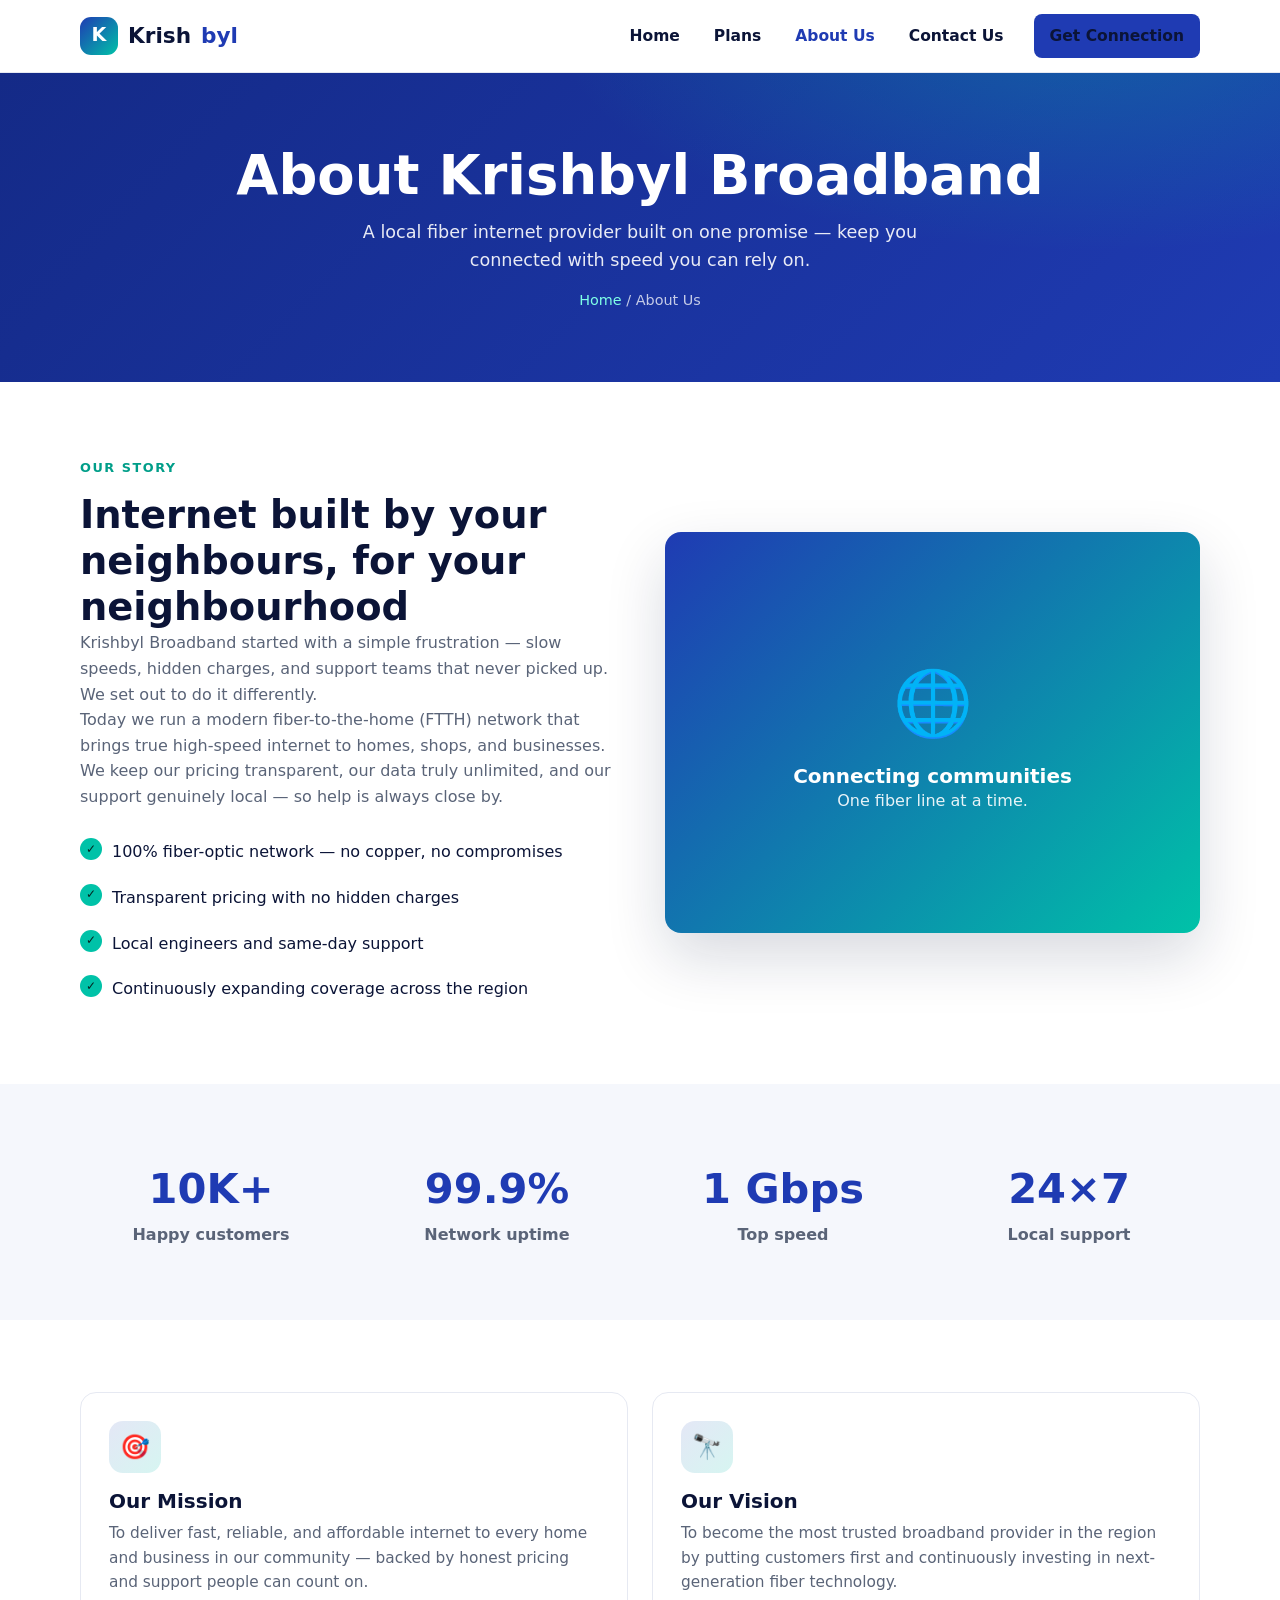
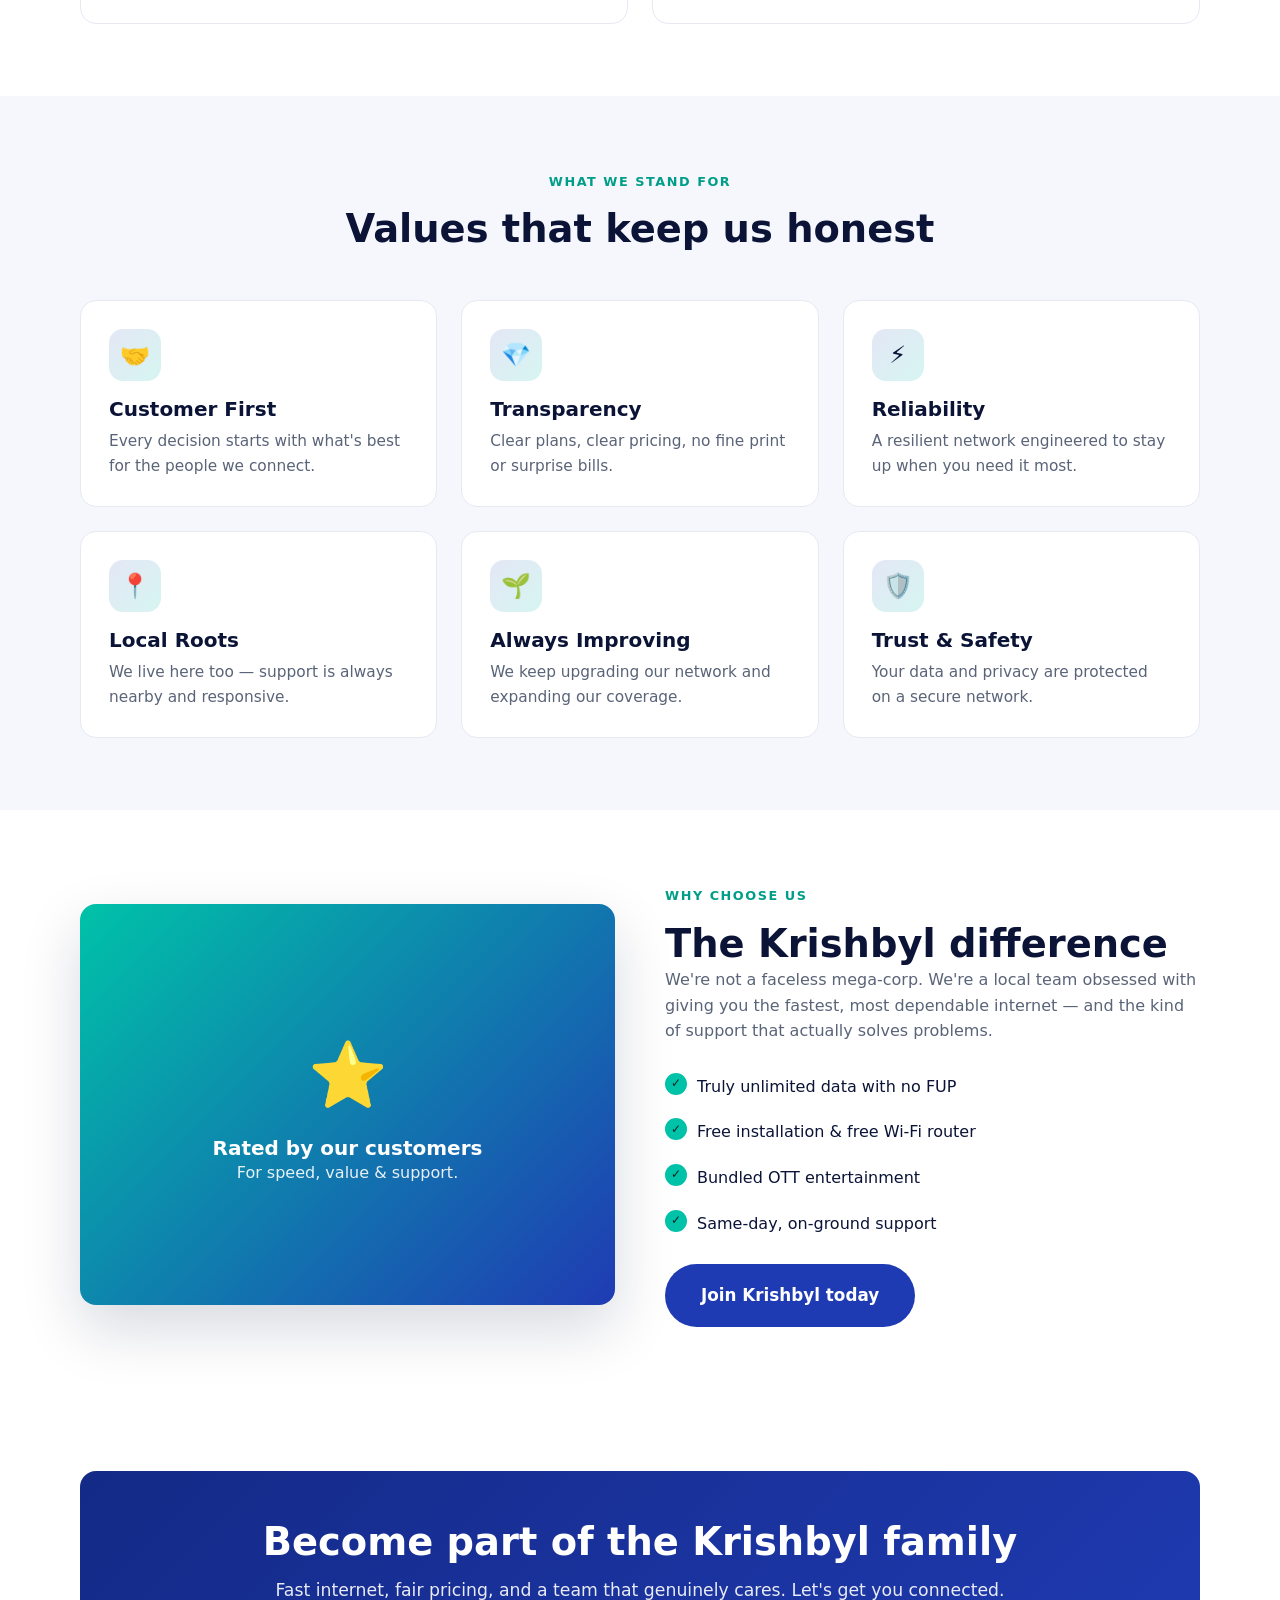
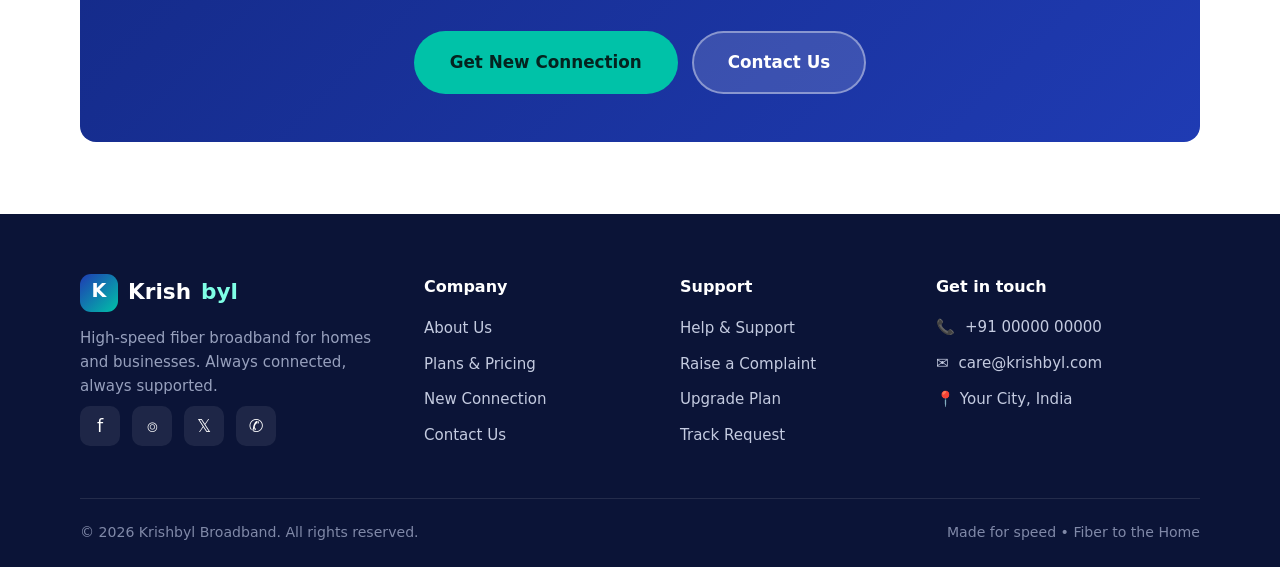
==== about.html @ 5a09a0f4 "Initial commit: Krishbyl Broadband website Static ISP site: Home, Plans, New Connection (Google Form" ====
<!DOCTYPE html>
<html lang="en">
<head>
  <meta charset="UTF-8" />
  <meta name="viewport" content="width=device-width, initial-scale=1.0" />
  <title>About Us — Krishbyl Broadband</title>
  <meta name="description" content="Krishbyl Broadband is a local fiber internet provider on a mission to deliver fast, reliable, and affordable connectivity with genuine local support." />
  <link rel="stylesheet" href="assets/css/style.css" />
  <link rel="icon" href="data:image/svg+xml,<svg xmlns='http://www.w3.org/2000/svg' viewBox='0 0 100 100'><rect width='100' height='100' rx='22' fill='%231f3bb3'/><text x='50' y='70' font-size='62' font-family='Arial' font-weight='bold' fill='white' text-anchor='middle'>K</text></svg>" />
</head>
<body>

  <header class="site-header">
    <div class="container nav">
      <a class="logo" href="index.html"><span class="mark"><span>K</span></span> Krish<b>byl</b></a>
      <button class="nav-toggle" aria-label="Toggle menu" aria-expanded="false"><span></span></button>
      <ul class="nav-links">
        <li><a href="index.html">Home</a></li>
        <li><a href="plans.html">Plans</a></li>
        <li><a href="about.html">About Us</a></li>
        <li><a href="contact.html">Contact Us</a></li>
        <li class="nav-cta"><a class="btn btn-primary" href="new-connection.html">Get Connection</a></li>
      </ul>
    </div>
  </header>

  <section class="page-banner">
    <div class="container">
      <h1>About Krishbyl Broadband</h1>
      <p>A local fiber internet provider built on one promise — keep you connected with speed you can rely on.</p>
      <div class="breadcrumb"><a href="index.html">Home</a> / About Us</div>
    </div>
  </section>

  <!-- ===== Story ===== -->
  <section>
    <div class="container">
      <div class="split">
        <div>
          <span class="eyebrow">Our Story</span>
          <h2>Internet built by your neighbours, for your neighbourhood</h2>
          <p>Krishbyl Broadband started with a simple frustration — slow speeds, hidden charges, and support teams that never picked up. We set out to do it differently.</p>
          <p>Today we run a modern fiber-to-the-home (FTTH) network that brings true high-speed internet to homes, shops, and businesses. We keep our pricing transparent, our data truly unlimited, and our support genuinely local — so help is always close by.</p>
          <ul>
            <li>100% fiber-optic network — no copper, no compromises</li>
            <li>Transparent pricing with no hidden charges</li>
            <li>Local engineers and same-day support</li>
            <li>Continuously expanding coverage across the region</li>
          </ul>
        </div>
        <div class="media-box">
          <div>
            <div class="big">🌐</div>
            <h3 style="color:#fff; margin-top:10px">Connecting communities</h3>
            <p style="color:rgba(255,255,255,.9)">One fiber line at a time.</p>
          </div>
        </div>
      </div>
    </div>
  </section>

  <!-- ===== Stats ===== -->
  <section class="bg-soft">
    <div class="container">
      <div class="stat-strip">
        <div class="stat"><b>10K+</b><span>Happy customers</span></div>
        <div class="stat"><b>99.9%</b><span>Network uptime</span></div>
        <div class="stat"><b>1 Gbps</b><span>Top speed</span></div>
        <div class="stat"><b>24×7</b><span>Local support</span></div>
      </div>
    </div>
  </section>

  <!-- ===== Mission / Vision ===== -->
  <section>
    <div class="container">
      <div class="grid grid-2">
        <div class="feature value-card">
          <div class="ico">🎯</div>
          <h3>Our Mission</h3>
          <p>To deliver fast, reliable, and affordable internet to every home and business in our community — backed by honest pricing and support people can count on.</p>
        </div>
        <div class="feature value-card">
          <div class="ico">🔭</div>
          <h3>Our Vision</h3>
          <p>To become the most trusted broadband provider in the region by putting customers first and continuously investing in next-generation fiber technology.</p>
        </div>
      </div>
    </div>
  </section>

  <!-- ===== Values ===== -->
  <section class="bg-soft">
    <div class="container">
      <div class="section-head">
        <span class="eyebrow">What We Stand For</span>
        <h2>Values that keep us honest</h2>
      </div>
      <div class="grid grid-3">
        <div class="feature"><div class="ico">🤝</div><h3>Customer First</h3><p>Every decision starts with what's best for the people we connect.</p></div>
        <div class="feature"><div class="ico">💎</div><h3>Transparency</h3><p>Clear plans, clear pricing, no fine print or surprise bills.</p></div>
        <div class="feature"><div class="ico">⚡</div><h3>Reliability</h3><p>A resilient network engineered to stay up when you need it most.</p></div>
        <div class="feature"><div class="ico">📍</div><h3>Local Roots</h3><p>We live here too — support is always nearby and responsive.</p></div>
        <div class="feature"><div class="ico">🌱</div><h3>Always Improving</h3><p>We keep upgrading our network and expanding our coverage.</p></div>
        <div class="feature"><div class="ico">🛡️</div><h3>Trust &amp; Safety</h3><p>Your data and privacy are protected on a secure network.</p></div>
      </div>
    </div>
  </section>

  <!-- ===== Why choose ===== -->
  <section>
    <div class="container">
      <div class="split">
        <div class="media-box" style="background:linear-gradient(135deg,var(--accent),var(--brand))">
          <div>
            <div class="big">⭐</div>
            <h3 style="color:#fff; margin-top:10px">Rated by our customers</h3>
            <p style="color:rgba(255,255,255,.9)">For speed, value &amp; support.</p>
          </div>
        </div>
        <div>
          <span class="eyebrow">Why Choose Us</span>
          <h2>The Krishbyl difference</h2>
          <p>We're not a faceless mega-corp. We're a local team obsessed with giving you the fastest, most dependable internet — and the kind of support that actually solves problems.</p>
          <ul>
            <li>Truly unlimited data with no FUP</li>
            <li>Free installation &amp; free Wi-Fi router</li>
            <li>Bundled OTT entertainment</li>
            <li>Same-day, on-ground support</li>
          </ul>
          <a class="btn btn-primary btn-lg" href="new-connection.html" style="margin-top:18px">Join Krishbyl today</a>
        </div>
      </div>
    </div>
  </section>

  <!-- ===== CTA ===== -->
  <section>
    <div class="container">
      <div class="cta-band">
        <h2>Become part of the Krishbyl family</h2>
        <p>Fast internet, fair pricing, and a team that genuinely cares. Let's get you connected.</p>
        <div class="hero-actions">
          <a class="btn btn-accent btn-lg" href="new-connection.html">Get New Connection</a>
          <a class="btn btn-ghost-light btn-lg" href="contact.html">Contact Us</a>
        </div>
      </div>
    </div>
  </section>

  <footer class="site-footer">
    <div class="container">
      <div class="footer-grid">
        <div>
          <div class="logo"><span class="mark"><span>K</span></span> Krish<b style="color:#7fffe6">byl</b></div>
          <p>High-speed fiber broadband for homes and businesses. Always connected, always supported.</p>
          <div class="social">
            <a href="#" aria-label="Facebook">f</a>
            <a href="#" aria-label="Instagram">⌾</a>
            <a href="#" aria-label="X / Twitter">𝕏</a>
            <a href="#" aria-label="WhatsApp">✆</a>
          </div>
        </div>
        <div>
          <h4>Company</h4>
          <ul class="footer-links">
            <li><a href="about.html">About Us</a></li>
            <li><a href="plans.html">Plans &amp; Pricing</a></li>
            <li><a href="new-connection.html">New Connection</a></li>
            <li><a href="contact.html">Contact Us</a></li>
          </ul>
        </div>
        <div>
          <h4>Support</h4>
          <ul class="footer-links">
            <li><a href="contact.html">Help &amp; Support</a></li>
            <li><a href="contact.html">Raise a Complaint</a></li>
            <li><a href="plans.html">Upgrade Plan</a></li>
            <li><a href="new-connection.html">Track Request</a></li>
          </ul>
        </div>
        <div>
          <h4>Get in touch</h4>
          <ul class="footer-links footer-contact">
            <li>📞 <a href="tel:+910000000000">+91 00000 00000</a></li>
            <li>✉️ <a href="mailto:care@krishbyl.com">care@krishbyl.com</a></li>
            <li>📍 Your City, India</li>
          </ul>
        </div>
      </div>
      <div class="footer-bottom">
        <span>© <span data-year>2026</span> Krishbyl Broadband. All rights reserved.</span>
        <span>Made for speed • Fiber to the Home</span>
      </div>
    </div>
  </footer>

  <script src="assets/js/main.js"></script>
</body>
</html>
---- assets/css/style.css ----
/* ============================================================
   Krishbyl Broadband — Global Stylesheet
   ============================================================ */

:root {
  --brand: #1f3bb3;          /* primary indigo-blue */
  --brand-dark: #142a87;
  --brand-light: #4f6fe5;
  --accent: #00c2a8;         /* teal accent */
  --accent-dark: #009e89;
  --ink: #0b1437;            /* near-black text */
  --muted: #5a6478;
  --line: #e6e9f2;
  --bg: #ffffff;
  --bg-soft: #f5f7fc;
  --bg-dark: #0b1437;
  --white: #ffffff;
  --radius: 16px;
  --radius-sm: 10px;
  --shadow: 0 10px 30px rgba(15, 23, 64, 0.08);
  --shadow-lg: 0 24px 60px rgba(15, 23, 64, 0.16);
  --container: 1160px;
  --font: "Segoe UI", system-ui, -apple-system, "Helvetica Neue", Arial, sans-serif;
}

* { box-sizing: border-box; margin: 0; padding: 0; }

html { scroll-behavior: smooth; }

body {
  font-family: var(--font);
  color: var(--ink);
  background: var(--bg);
  line-height: 1.6;
  -webkit-font-smoothing: antialiased;
}

img { max-width: 100%; display: block; }

a { color: var(--brand); text-decoration: none; }

.container {
  width: 100%;
  max-width: var(--container);
  margin: 0 auto;
  padding: 0 20px;
}

h1, h2, h3 { line-height: 1.2; color: var(--ink); }
h1 { font-size: clamp(2rem, 5vw, 3.4rem); font-weight: 800; }
h2 { font-size: clamp(1.6rem, 3.5vw, 2.4rem); font-weight: 800; }
h3 { font-size: 1.25rem; font-weight: 700; }

p { color: var(--muted); }

section { padding: 72px 0; }

.section-head { text-align: center; max-width: 680px; margin: 0 auto 48px; }
.section-head h2 { margin-bottom: 12px; }
.section-head p { font-size: 1.05rem; }

.eyebrow {
  display: inline-block;
  font-size: 0.8rem;
  font-weight: 700;
  letter-spacing: 0.12em;
  text-transform: uppercase;
  color: var(--accent-dark);
  margin-bottom: 14px;
}

/* ---------- Buttons ---------- */
.btn {
  display: inline-flex;
  align-items: center;
  justify-content: center;
  gap: 8px;
  padding: 13px 26px;
  border-radius: 50px;
  font-weight: 700;
  font-size: 0.98rem;
  border: 2px solid transparent;
  cursor: pointer;
  transition: transform .15s ease, box-shadow .15s ease, background .15s ease;
  white-space: nowrap;
}
.btn-primary { background: var(--brand); color: var(--white); }
.btn-primary:hover { background: var(--brand-dark); transform: translateY(-2px); box-shadow: var(--shadow); }
.btn-accent { background: var(--accent); color: #04231f; }
.btn-accent:hover { background: var(--accent-dark); color: #fff; transform: translateY(-2px); box-shadow: var(--shadow); }
.btn-outline { background: transparent; color: var(--brand); border-color: var(--brand); }
.btn-outline:hover { background: var(--brand); color: #fff; }
.btn-ghost-light { background: rgba(255,255,255,.14); color:#fff; border-color: rgba(255,255,255,.4); }
.btn-ghost-light:hover { background:#fff; color: var(--brand); }
.btn-lg { padding: 16px 34px; font-size: 1.05rem; }

/* ---------- Header / Nav ---------- */
.site-header {
  position: sticky;
  top: 0;
  z-index: 50;
  background: rgba(255,255,255,.92);
  backdrop-filter: blur(10px);
  border-bottom: 1px solid var(--line);
}
.nav {
  display: flex;
  align-items: center;
  justify-content: space-between;
  height: 72px;
}
.logo { display: flex; align-items: center; gap: 10px; font-weight: 800; font-size: 1.35rem; color: var(--ink); }
.logo .mark {
  width: 38px; height: 38px; border-radius: 11px;
  background: linear-gradient(135deg, var(--brand), var(--accent));
  display: grid; place-items: center; color: #fff; font-weight: 900; font-size: 1.2rem;
}
.logo .mark span { transform: translateY(-1px); }
.logo b { color: var(--brand); }

.nav-links { display: flex; align-items: center; gap: 6px; list-style: none; }
.nav-links a {
  color: var(--ink);
  font-weight: 600;
  font-size: 0.97rem;
  padding: 8px 14px;
  border-radius: 8px;
  transition: background .15s, color .15s;
}
.nav-links a:hover { background: var(--bg-soft); color: var(--brand); }
.nav-links a.active { color: var(--brand); }
.nav-cta { margin-left: 10px; }

.nav-toggle {
  display: none; background: none; border: 0; cursor: pointer;
  width: 44px; height: 44px; border-radius: 10px;
}
.nav-toggle span, .nav-toggle span::before, .nav-toggle span::after {
  content: ""; display: block; width: 24px; height: 2.5px; background: var(--ink);
  border-radius: 2px; position: relative; transition: .25s;
}
.nav-toggle span { margin: 0 auto; }
.nav-toggle span::before { position: absolute; top: -7px; }
.nav-toggle span::after { position: absolute; top: 7px; }

/* ---------- Hero ---------- */
.hero {
  position: relative;
  color: #fff;
  background:
    radial-gradient(1200px 500px at 80% -10%, rgba(0,194,168,.35), transparent 60%),
    linear-gradient(135deg, var(--brand-dark), var(--brand) 55%, var(--brand-light));
  overflow: hidden;
}
.hero::after {
  content: ""; position: absolute; inset: 0;
  background-image: radial-gradient(rgba(255,255,255,.07) 1px, transparent 1px);
  background-size: 22px 22px; opacity: .6; pointer-events: none;
}
.hero .container { position: relative; z-index: 1; }
.hero-grid { display: grid; grid-template-columns: 1.1fr .9fr; gap: 40px; align-items: center; padding: 80px 0; }
.hero h1 { color: #fff; }
.hero h1 .hl { color: #7fffe6; }
.hero p.lead { color: rgba(255,255,255,.9); font-size: 1.2rem; margin: 20px 0 30px; max-width: 540px; }
.hero-actions { display: flex; gap: 14px; flex-wrap: wrap; }
.hero-stats { display: flex; gap: 30px; margin-top: 40px; flex-wrap: wrap; }
.hero-stats .stat b { display: block; font-size: 1.9rem; color: #fff; }
.hero-stats .stat span { color: rgba(255,255,255,.8); font-size: .9rem; }

.hero-card {
  background: rgba(255,255,255,.12);
  border: 1px solid rgba(255,255,255,.25);
  border-radius: var(--radius);
  padding: 28px;
  backdrop-filter: blur(6px);
}
.hero-card h3 { color: #fff; margin-bottom: 6px; }
.hero-card .speed { font-size: 3rem; font-weight: 900; color: #7fffe6; line-height: 1; }
.hero-card .speed small { font-size: 1rem; color: rgba(255,255,255,.8); font-weight: 600; }
.hero-card ul { list-style: none; margin: 18px 0 22px; }
.hero-card li { color: rgba(255,255,255,.92); padding: 6px 0 6px 28px; position: relative; }
.hero-card li::before { content: "✓"; position: absolute; left: 0; color: #7fffe6; font-weight: 900; }
.hero-card .price { font-size: 1.6rem; font-weight: 800; color: #fff; margin-bottom: 16px; }
.hero-card .price small { font-size: .9rem; font-weight: 500; color: rgba(255,255,255,.75); }

/* ---------- Feature cards ---------- */
.grid { display: grid; gap: 24px; }
.grid-2 { grid-template-columns: repeat(2, 1fr); }
.grid-3 { grid-template-columns: repeat(3, 1fr); }
.grid-4 { grid-template-columns: repeat(4, 1fr); }

.feature {
  background: var(--bg);
  border: 1px solid var(--line);
  border-radius: var(--radius);
  padding: 28px;
  transition: transform .18s, box-shadow .18s, border-color .18s;
}
.feature:hover { transform: translateY(-4px); box-shadow: var(--shadow); border-color: transparent; }
.feature .ico {
  width: 52px; height: 52px; border-radius: 14px; display: grid; place-items: center;
  font-size: 1.5rem; background: linear-gradient(135deg, rgba(31,59,179,.12), rgba(0,194,168,.16));
  margin-bottom: 16px;
}
.feature h3 { margin-bottom: 8px; }
.feature p { font-size: .96rem; }

.bg-soft { background: var(--bg-soft); }

/* ---------- Plan cards ---------- */
.plans-grid { display: grid; grid-template-columns: repeat(4, 1fr); gap: 24px; align-items: stretch; }
.plan {
  background: #fff;
  border: 1px solid var(--line);
  border-radius: var(--radius);
  padding: 30px 26px;
  display: flex; flex-direction: column;
  position: relative;
  transition: transform .18s, box-shadow .18s, border-color .18s;
}
.plan:hover { transform: translateY(-6px); box-shadow: var(--shadow-lg); }
.plan.featured { border: 2px solid var(--brand); box-shadow: var(--shadow); }
.plan .badge {
  position: absolute; top: -13px; left: 50%; transform: translateX(-50%);
  background: var(--accent); color: #04231f; font-size: .72rem; font-weight: 800;
  letter-spacing: .08em; text-transform: uppercase; padding: 6px 16px; border-radius: 50px;
}
.plan .plan-name { font-size: .85rem; font-weight: 700; letter-spacing: .1em; text-transform: uppercase; color: var(--muted); }
.plan .plan-speed { font-size: 2.6rem; font-weight: 900; color: var(--brand); margin: 6px 0 0; }
.plan .plan-speed small { font-size: 1rem; color: var(--muted); font-weight: 600; }
.plan .plan-price { font-size: 1.9rem; font-weight: 800; margin: 14px 0 4px; }
.plan .plan-price span { font-size: .95rem; font-weight: 500; color: var(--muted); }
.plan .plan-gst { font-size: .82rem; color: var(--muted); margin-bottom: 18px; }
.plan ul { list-style: none; margin: 0 0 24px; flex: 1; }
.plan li { padding: 8px 0 8px 26px; position: relative; font-size: .94rem; border-top: 1px solid var(--line); }
.plan li:first-child { border-top: 0; }
.plan li::before { content: "✓"; position: absolute; left: 0; color: var(--accent-dark); font-weight: 900; }
.plan .btn { width: 100%; }

/* ---------- Steps ---------- */
.steps { display: grid; grid-template-columns: repeat(4, 1fr); gap: 24px; }
.step { text-align: center; padding: 10px; }
.step .num {
  width: 56px; height: 56px; border-radius: 50%; margin: 0 auto 16px;
  display: grid; place-items: center; font-weight: 900; font-size: 1.3rem;
  color: #fff; background: linear-gradient(135deg, var(--brand), var(--accent));
}
.step h3 { margin-bottom: 6px; font-size: 1.1rem; }
.step p { font-size: .92rem; }

/* ---------- CTA band ---------- */
.cta-band {
  background: linear-gradient(135deg, var(--brand-dark), var(--brand));
  color: #fff; border-radius: var(--radius); padding: 48px;
  text-align: center; position: relative; overflow: hidden;
}
.cta-band h2 { color: #fff; margin-bottom: 12px; }
.cta-band p { color: rgba(255,255,255,.9); margin-bottom: 26px; font-size: 1.08rem; }
.cta-band .hero-actions { justify-content: center; }

/* ---------- Page banner ---------- */
.page-banner {
  background:
    radial-gradient(900px 400px at 85% -20%, rgba(0,194,168,.3), transparent 60%),
    linear-gradient(135deg, var(--brand-dark), var(--brand));
  color: #fff; padding: 70px 0; text-align: center;
}
.page-banner h1 { color: #fff; margin-bottom: 10px; }
.page-banner p { color: rgba(255,255,255,.9); max-width: 640px; margin: 0 auto; font-size: 1.1rem; }
.breadcrumb { font-size: .9rem; color: rgba(255,255,255,.75); margin-top: 14px; }
.breadcrumb a { color: #7fffe6; }

/* ---------- About ---------- */
.split { display: grid; grid-template-columns: 1fr 1fr; gap: 50px; align-items: center; }
.split ul { list-style: none; margin-top: 20px; }
.split li { padding: 10px 0 10px 32px; position: relative; color: var(--ink); }
.split li::before {
  content: "✓"; position: absolute; left: 0; top: 9px; width: 22px; height: 22px;
  background: var(--accent); color: #04231f; border-radius: 50%; display: grid;
  place-items: center; font-size: .75rem; font-weight: 900;
}
.media-box {
  border-radius: var(--radius); overflow: hidden; box-shadow: var(--shadow-lg);
  background: linear-gradient(135deg, var(--brand), var(--accent));
  aspect-ratio: 4/3; display: grid; place-items: center; color: #fff; padding: 40px; text-align: center;
}
.media-box .big { font-size: 4rem; }

.stat-strip { display: grid; grid-template-columns: repeat(4,1fr); gap: 24px; text-align: center; }
.stat-strip .stat b { font-size: 2.6rem; color: var(--brand); display: block; font-weight: 900; }
.stat-strip .stat span { color: var(--muted); font-weight: 600; }

.value-card { text-align: left; }

/* ---------- Contact ---------- */
.contact-grid { display: grid; grid-template-columns: 1fr 1.2fr; gap: 40px; align-items: start; }
.info-card {
  background: var(--bg-soft); border: 1px solid var(--line);
  border-radius: var(--radius); padding: 26px; margin-bottom: 18px;
  display: flex; gap: 16px; align-items: flex-start;
}
.info-card .ico {
  width: 48px; height: 48px; border-radius: 12px; flex: 0 0 auto;
  background: linear-gradient(135deg, var(--brand), var(--accent)); color: #fff;
  display: grid; place-items: center; font-size: 1.3rem;
}
.info-card h3 { font-size: 1.05rem; margin-bottom: 4px; }
.info-card p, .info-card a { font-size: .96rem; color: var(--muted); }

.form-card {
  background: #fff; border: 1px solid var(--line); border-radius: var(--radius);
  padding: 32px; box-shadow: var(--shadow);
}
.form-row { display: grid; grid-template-columns: 1fr 1fr; gap: 16px; }
.field { margin-bottom: 18px; }
.field label { display: block; font-weight: 600; font-size: .92rem; margin-bottom: 6px; }
.field input, .field select, .field textarea {
  width: 100%; padding: 12px 14px; border: 1.5px solid var(--line); border-radius: var(--radius-sm);
  font-family: inherit; font-size: .97rem; color: var(--ink); background: #fff; transition: border-color .15s;
}
.field input:focus, .field select:focus, .field textarea:focus { outline: none; border-color: var(--brand); }
.field textarea { resize: vertical; min-height: 120px; }

.form-note {
  background: #fff7e6; border: 1px solid #ffe1a8; color: #8a5b00;
  padding: 12px 16px; border-radius: var(--radius-sm); font-size: .9rem; margin-bottom: 18px;
}
.form-embed {
  border: 0; width: 100%; min-height: 1100px; border-radius: var(--radius);
}
.embed-wrap { background:#fff; border:1px solid var(--line); border-radius: var(--radius); padding: 8px; box-shadow: var(--shadow); }

.map-wrap { border-radius: var(--radius); overflow: hidden; box-shadow: var(--shadow); border:1px solid var(--line); }
.map-wrap iframe { width: 100%; height: 360px; border: 0; display:block; }

/* ---------- FAQ ---------- */
.faq { max-width: 800px; margin: 0 auto; }
.faq details {
  background:#fff; border: 1px solid var(--line); border-radius: var(--radius-sm);
  padding: 0; margin-bottom: 14px; overflow: hidden;
}
.faq summary {
  cursor: pointer; padding: 18px 22px; font-weight: 700; list-style: none;
  display: flex; justify-content: space-between; align-items: center; color: var(--ink);
}
.faq summary::-webkit-details-marker { display: none; }
.faq summary::after { content: "+"; font-size: 1.5rem; color: var(--brand); font-weight: 400; }
.faq details[open] summary::after { content: "−"; }
.faq details p { padding: 0 22px 20px; }

/* ---------- Footer ---------- */
.site-footer { background: var(--bg-dark); color: #c4cbe0; padding: 60px 0 24px; }
.footer-grid { display: grid; grid-template-columns: 1.4fr 1fr 1fr 1.2fr; gap: 36px; }
.site-footer h4 { color: #fff; font-size: 1rem; margin-bottom: 16px; }
.site-footer .logo { color: #fff; margin-bottom: 14px; }
.site-footer p { color: #97a0bd; font-size: .94rem; }
.footer-links { list-style: none; }
.footer-links li { margin-bottom: 10px; }
.footer-links a { color: #c4cbe0; font-size: .94rem; }
.footer-links a:hover { color: #7fffe6; }
.footer-contact li { display: flex; gap: 10px; margin-bottom: 12px; color: #c4cbe0; font-size: .94rem; }
.social { display: flex; gap: 12px; margin-top: 8px; }
.social a {
  width: 40px; height: 40px; border-radius: 10px; background: rgba(255,255,255,.08);
  display: grid; place-items: center; color: #fff; font-size: 1.1rem; transition: background .15s;
}
.social a:hover { background: var(--brand); }
.footer-bottom {
  border-top: 1px solid rgba(255,255,255,.1); margin-top: 40px; padding-top: 22px;
  display: flex; justify-content: space-between; flex-wrap: wrap; gap: 10px; font-size: .88rem; color: #8089a8;
}

/* ---------- Responsive ---------- */
@media (max-width: 960px) {
  .hero-grid, .split, .contact-grid { grid-template-columns: 1fr; }
  .grid-4, .plans-grid, .stat-strip { grid-template-columns: repeat(2, 1fr); }
  .grid-3 { grid-template-columns: repeat(2, 1fr); }
  .steps { grid-template-columns: repeat(2, 1fr); }
  .footer-grid { grid-template-columns: 1fr 1fr; }
  .hero-card { max-width: 460px; }

  .nav-toggle { display: block; }
  .nav-links {
    position: absolute; top: 72px; left: 0; right: 0;
    flex-direction: column; align-items: stretch; gap: 0;
    background: #fff; border-bottom: 1px solid var(--line); padding: 12px;
    box-shadow: var(--shadow); display: none;
  }
  .nav-links.open { display: flex; }
  .nav-links a { padding: 14px; border-radius: 8px; }
  .nav-cta { margin: 8px 0 0; }
  .nav-cta .btn { width: 100%; }
}

@media (max-width: 560px) {
  section { padding: 52px 0; }
  .grid-2, .grid-3, .grid-4, .plans-grid, .stat-strip, .steps, .form-row, .footer-grid {
    grid-template-columns: 1fr;
  }
  .cta-band { padding: 32px 22px; }
  .hero-actions .btn, .cta-band .btn { width: 100%; }
}
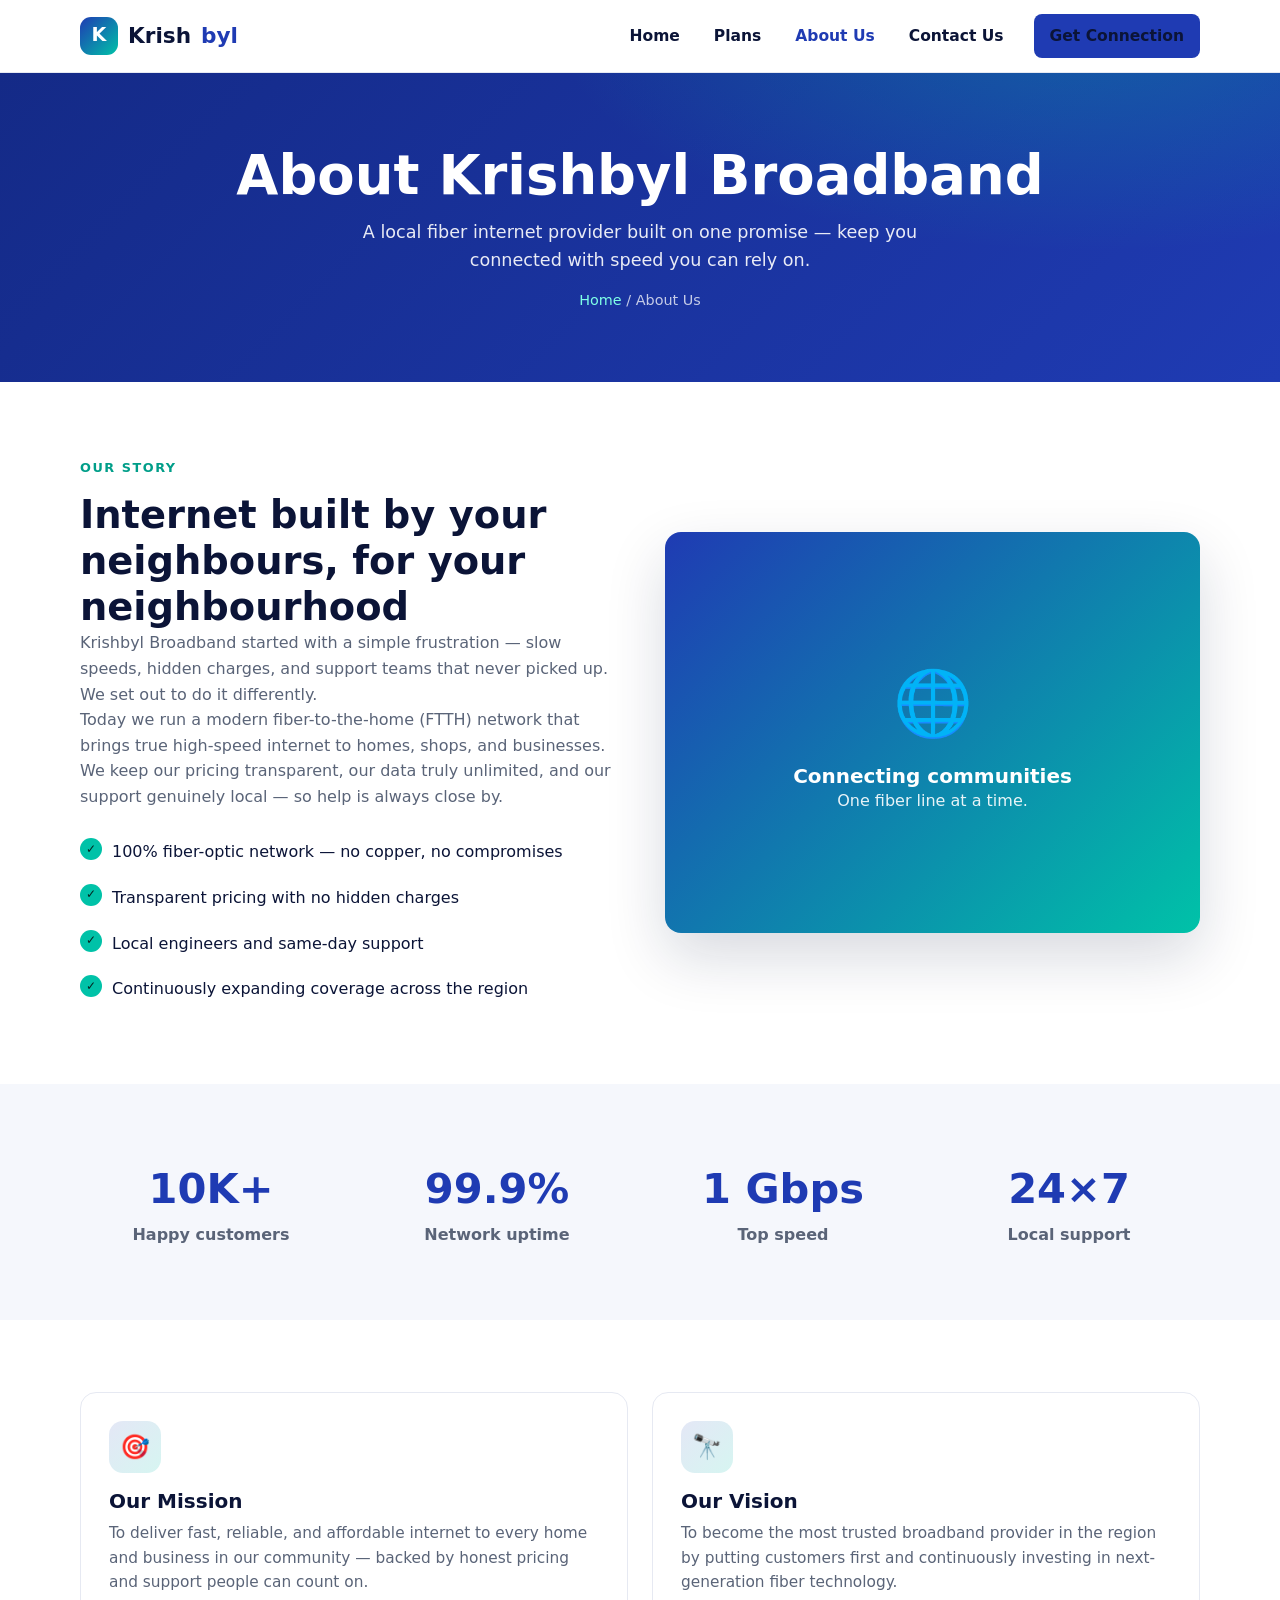
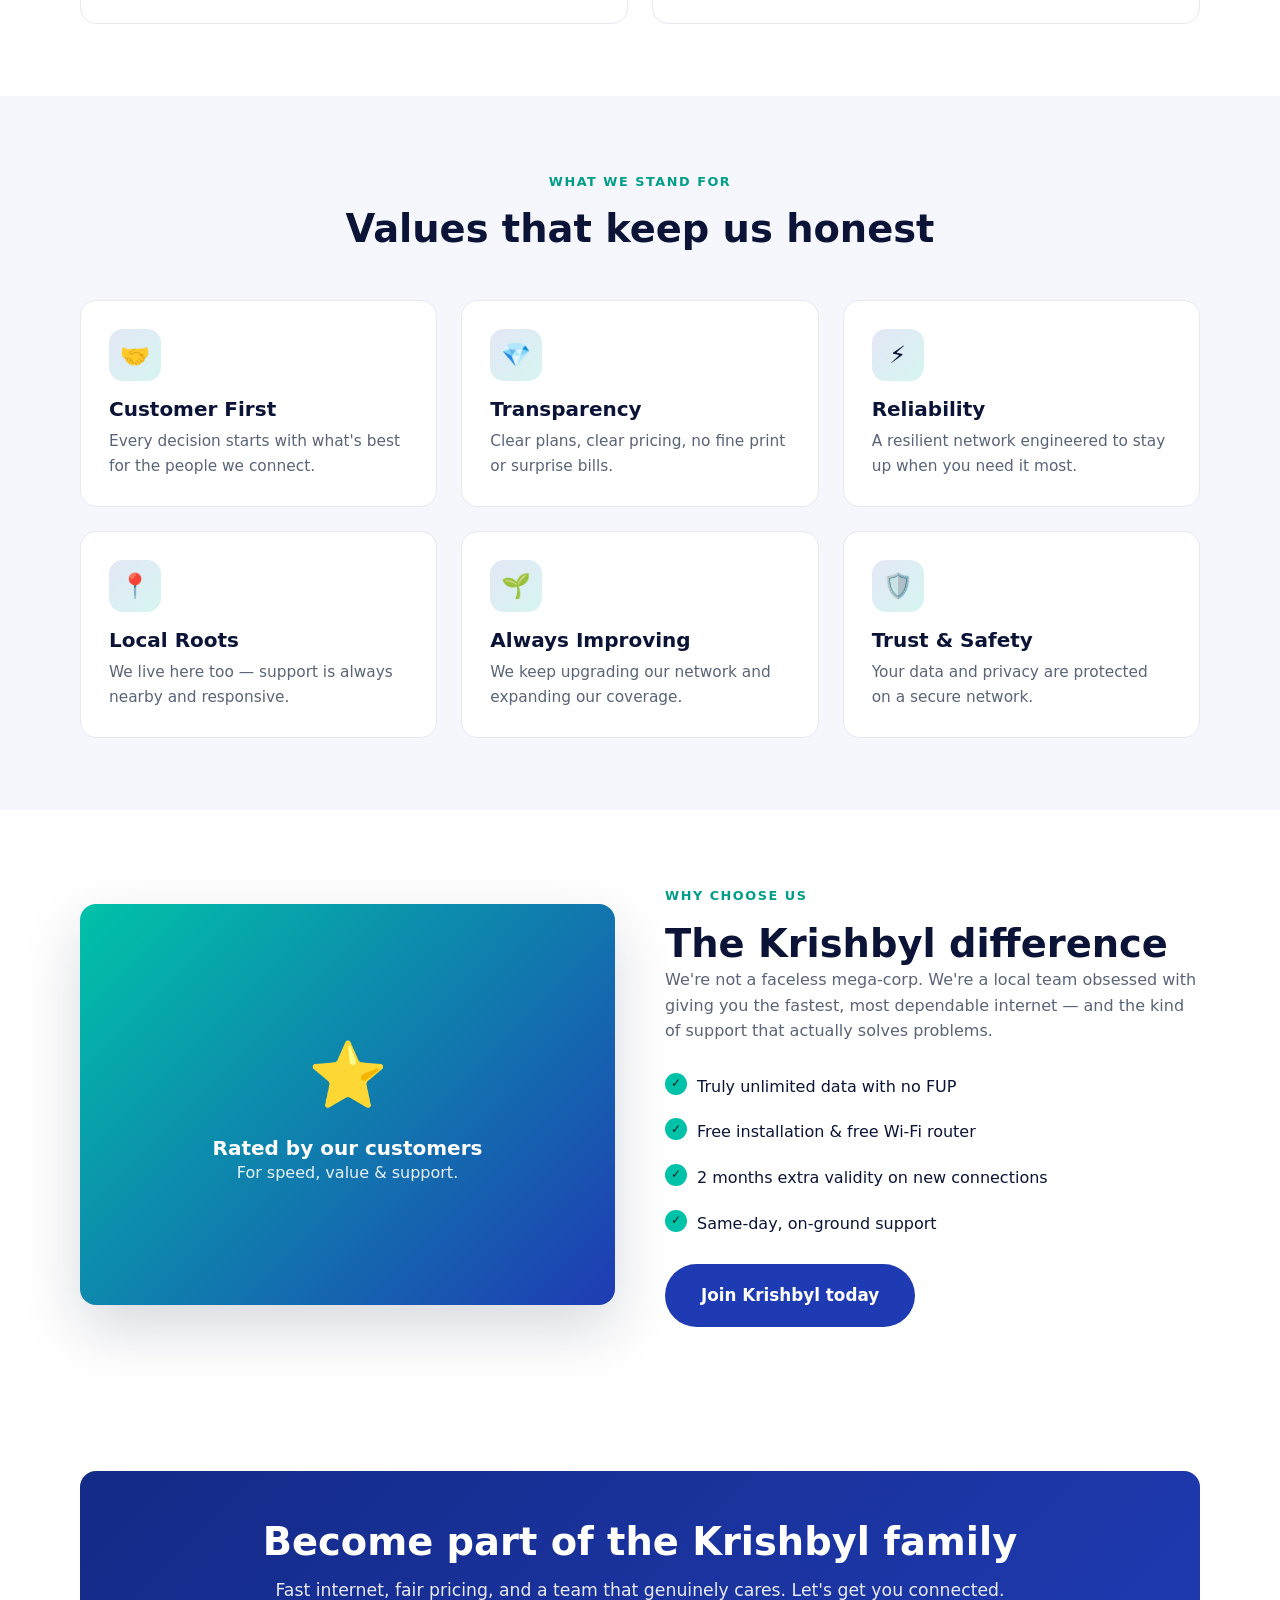
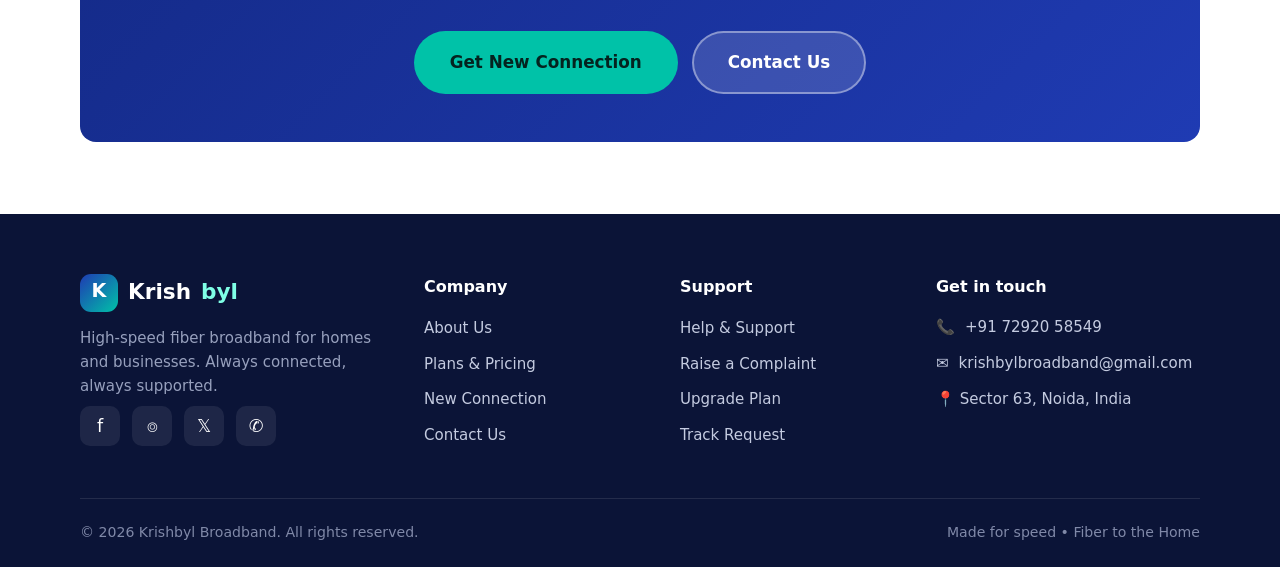
==== commit d0df7a9d: "Update content: remove OTT, set prices/contact, add 2-month offer - Remove all OTT references across" ====
--- a/about.html
+++ b/about.html
@@ -125,7 +125,7 @@
           <ul>
             <li>Truly unlimited data with no FUP</li>
             <li>Free installation &amp; free Wi-Fi router</li>
-            <li>Bundled OTT entertainment</li>
+            <li>2 months extra validity on new connections</li>
             <li>Same-day, on-ground support</li>
           </ul>
           <a class="btn btn-primary btn-lg" href="new-connection.html" style="margin-top:18px">Join Krishbyl today</a>
@@ -182,9 +182,9 @@
         <div>
           <h4>Get in touch</h4>
           <ul class="footer-links footer-contact">
-            <li>📞 <a href="tel:+910000000000">+91 00000 00000</a></li>
-            <li>✉️ <a href="mailto:care@krishbyl.com">care@krishbyl.com</a></li>
-            <li>📍 Your City, India</li>
+            <li>📞 <a href="tel:+917292058549">+91 72920 58549</a></li>
+            <li>✉️ <a href="mailto:krishbylbroadband@gmail.com">krishbylbroadband@gmail.com</a></li>
+            <li>📍 Sector 63, Noida, India</li>
           </ul>
         </div>
       </div>
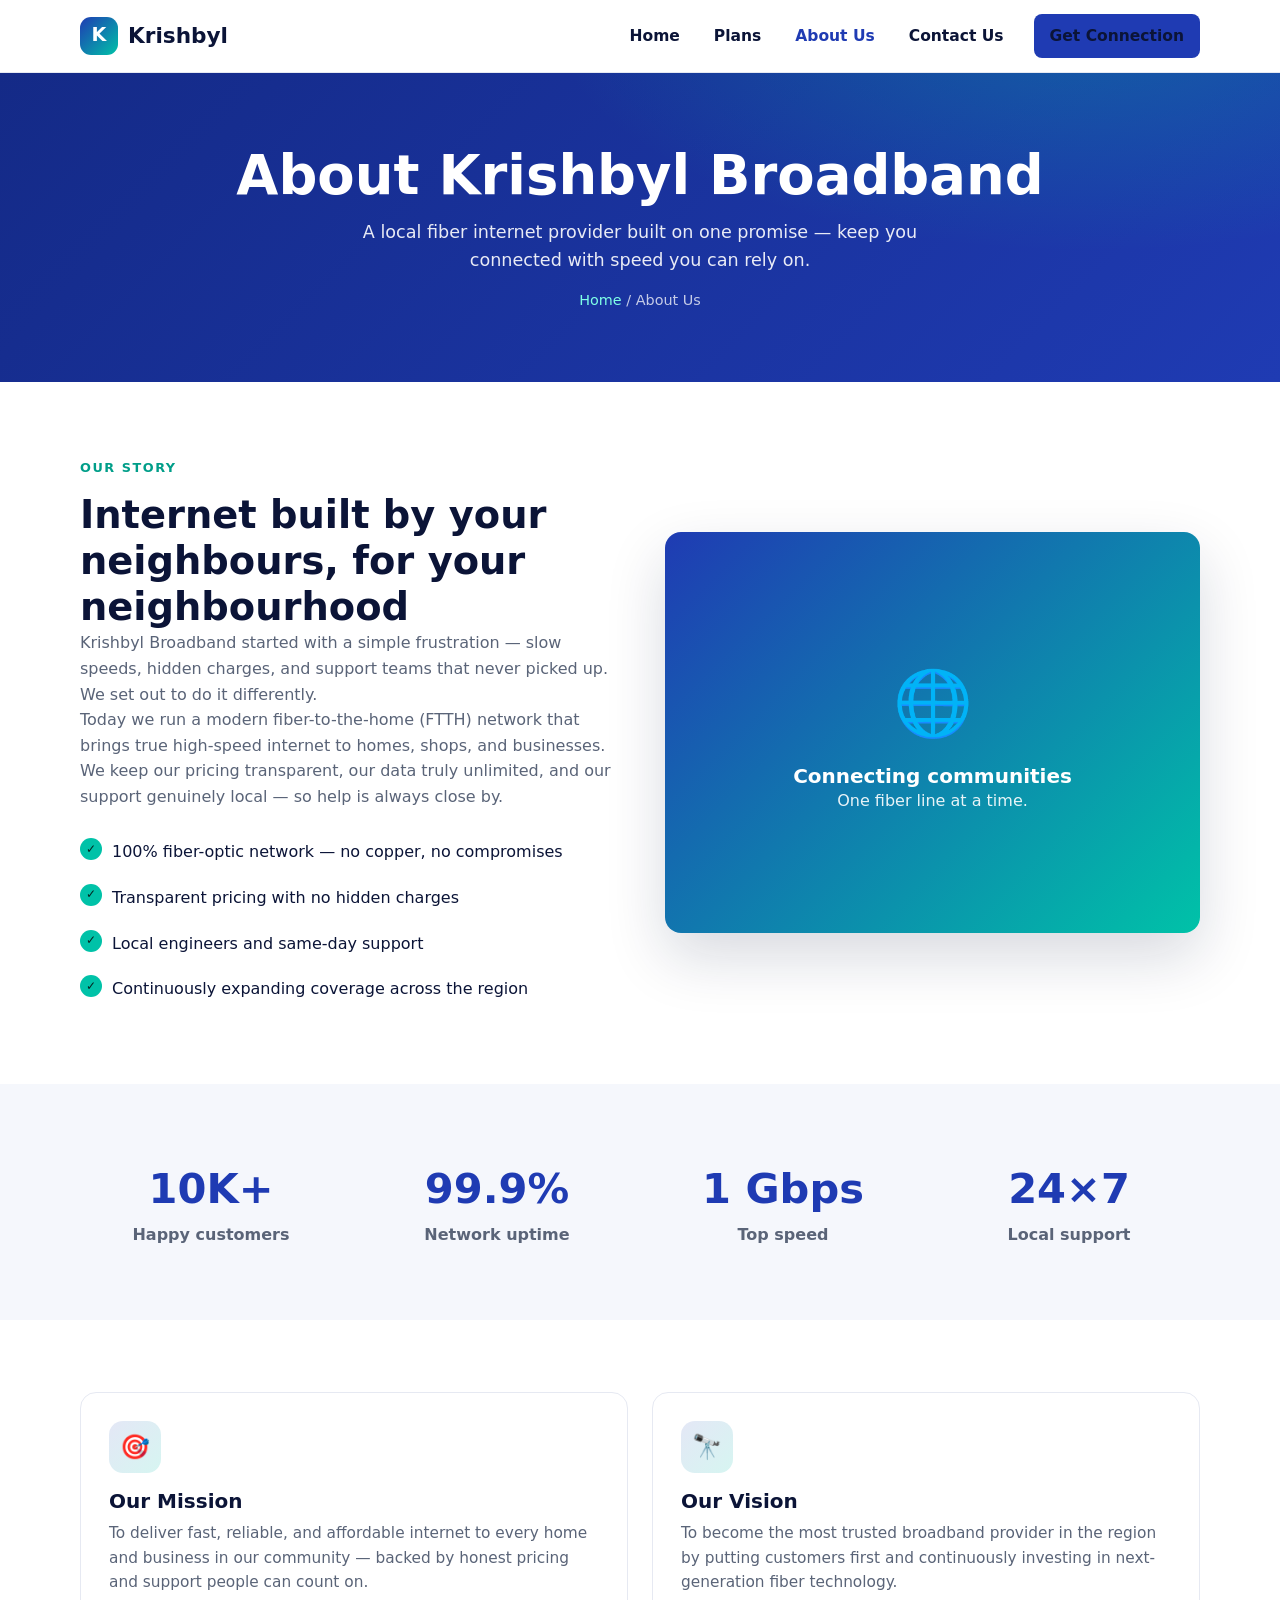
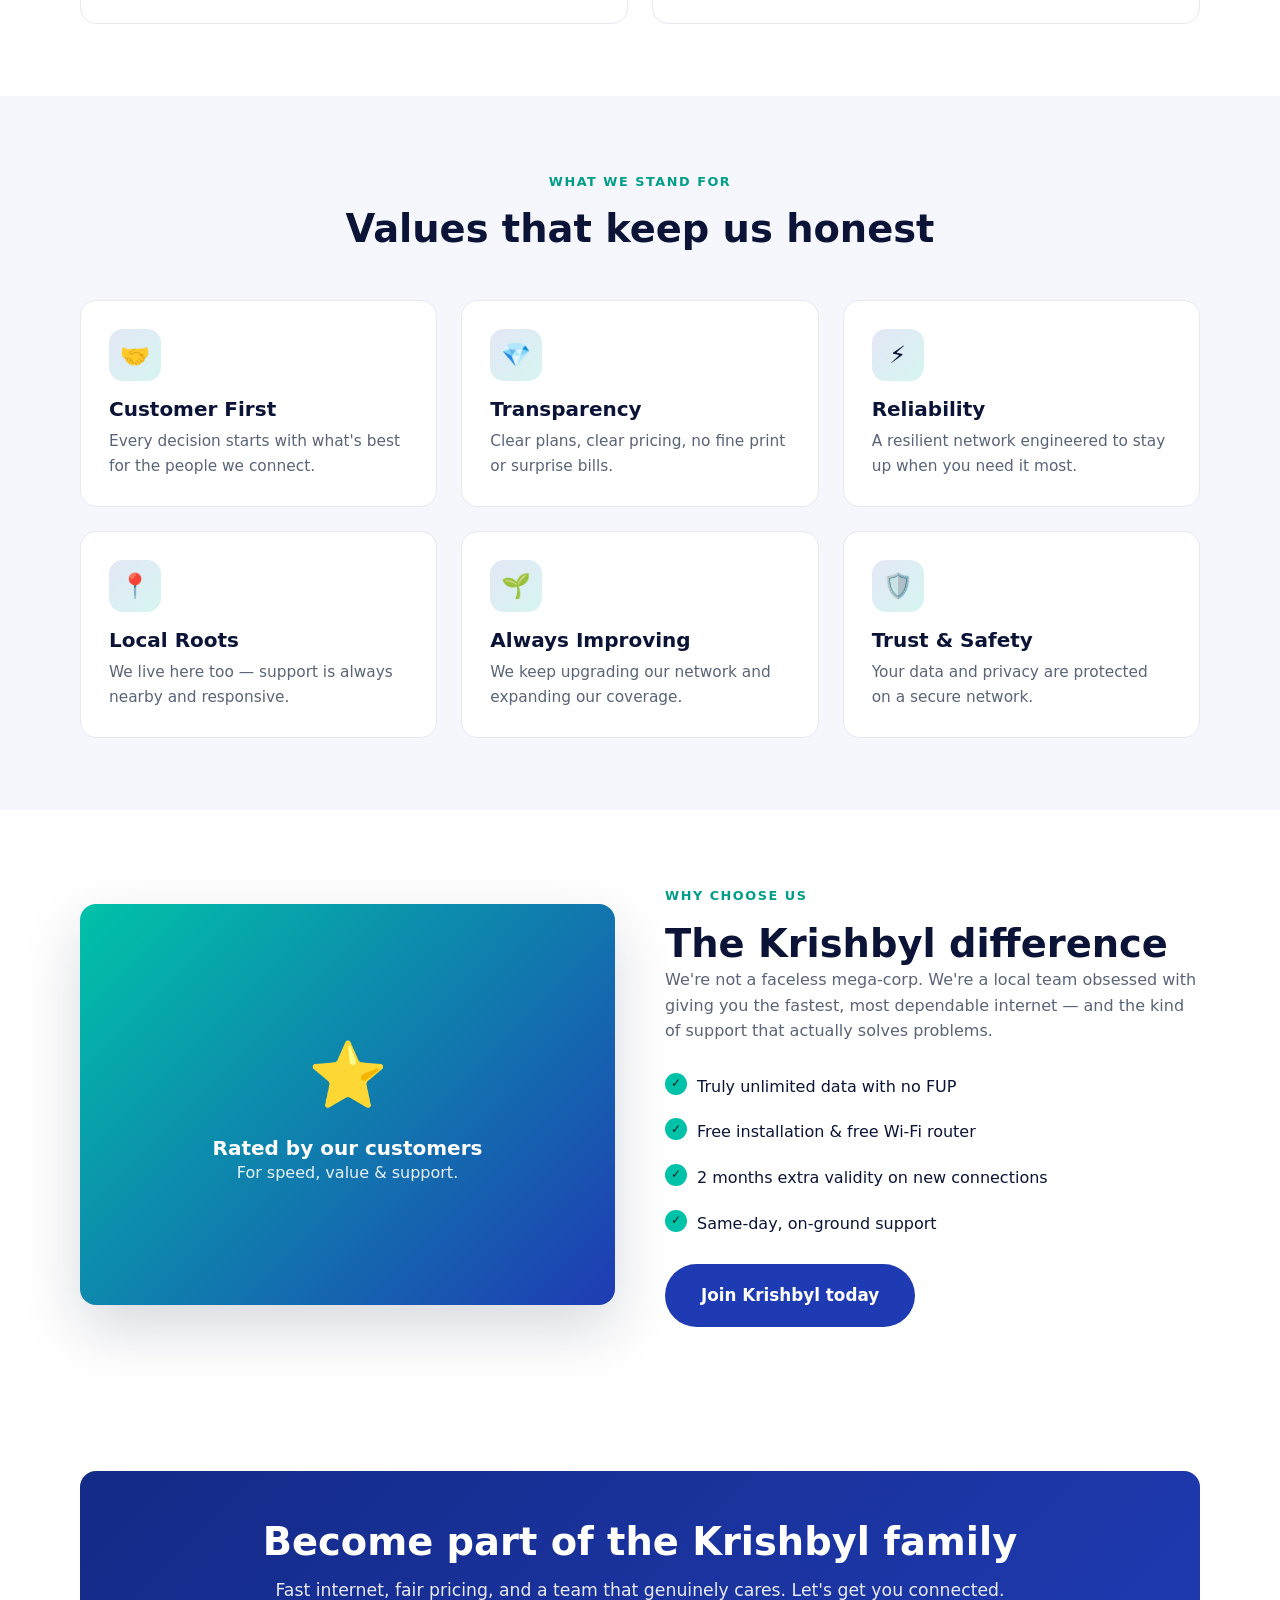
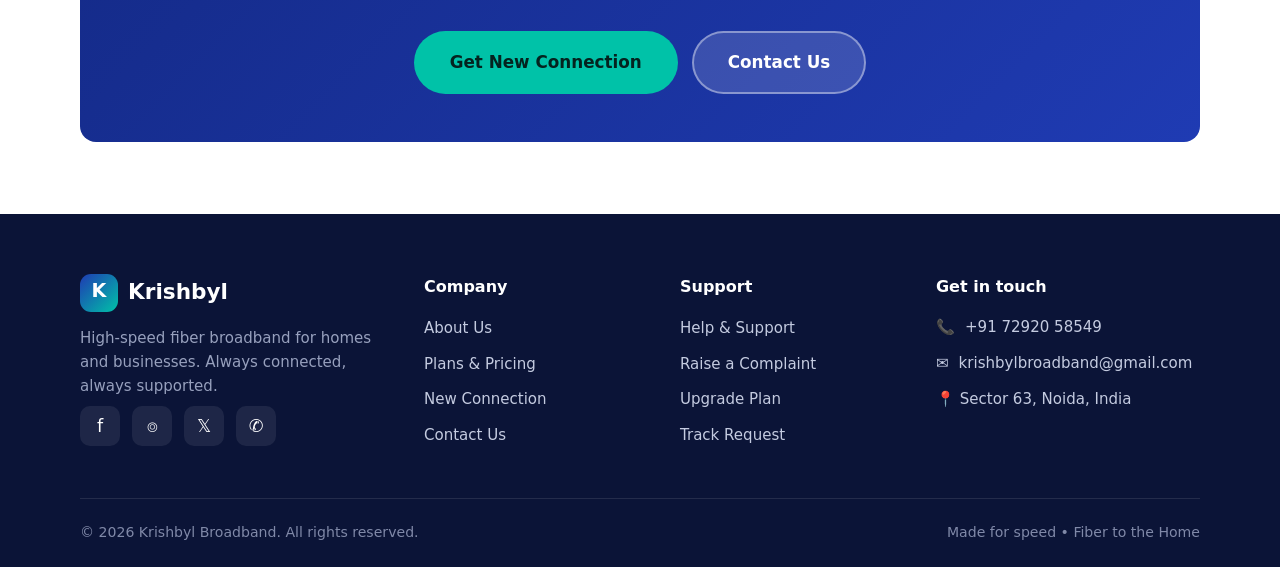
==== commit 1bd4f117: "Fix brand wordmark to single word 'Krishbyl' Co-Authored-By: Claude Opus 4.8 (1M context) <noreply@a" ====
--- a/about.html
+++ b/about.html
@@ -12,7 +12,7 @@
 
   <header class="site-header">
     <div class="container nav">
-      <a class="logo" href="index.html"><span class="mark"><span>K</span></span> Krish<b>byl</b></a>
+      <a class="logo" href="index.html"><span class="mark"><span>K</span></span> Krishbyl</a>
       <button class="nav-toggle" aria-label="Toggle menu" aria-expanded="false"><span></span></button>
       <ul class="nav-links">
         <li><a href="index.html">Home</a></li>
@@ -152,7 +152,7 @@
     <div class="container">
       <div class="footer-grid">
         <div>
-          <div class="logo"><span class="mark"><span>K</span></span> Krish<b style="color:#7fffe6">byl</b></div>
+          <div class="logo"><span class="mark"><span>K</span></span> Krishbyl</div>
           <p>High-speed fiber broadband for homes and businesses. Always connected, always supported.</p>
           <div class="social">
             <a href="#" aria-label="Facebook">f</a>
